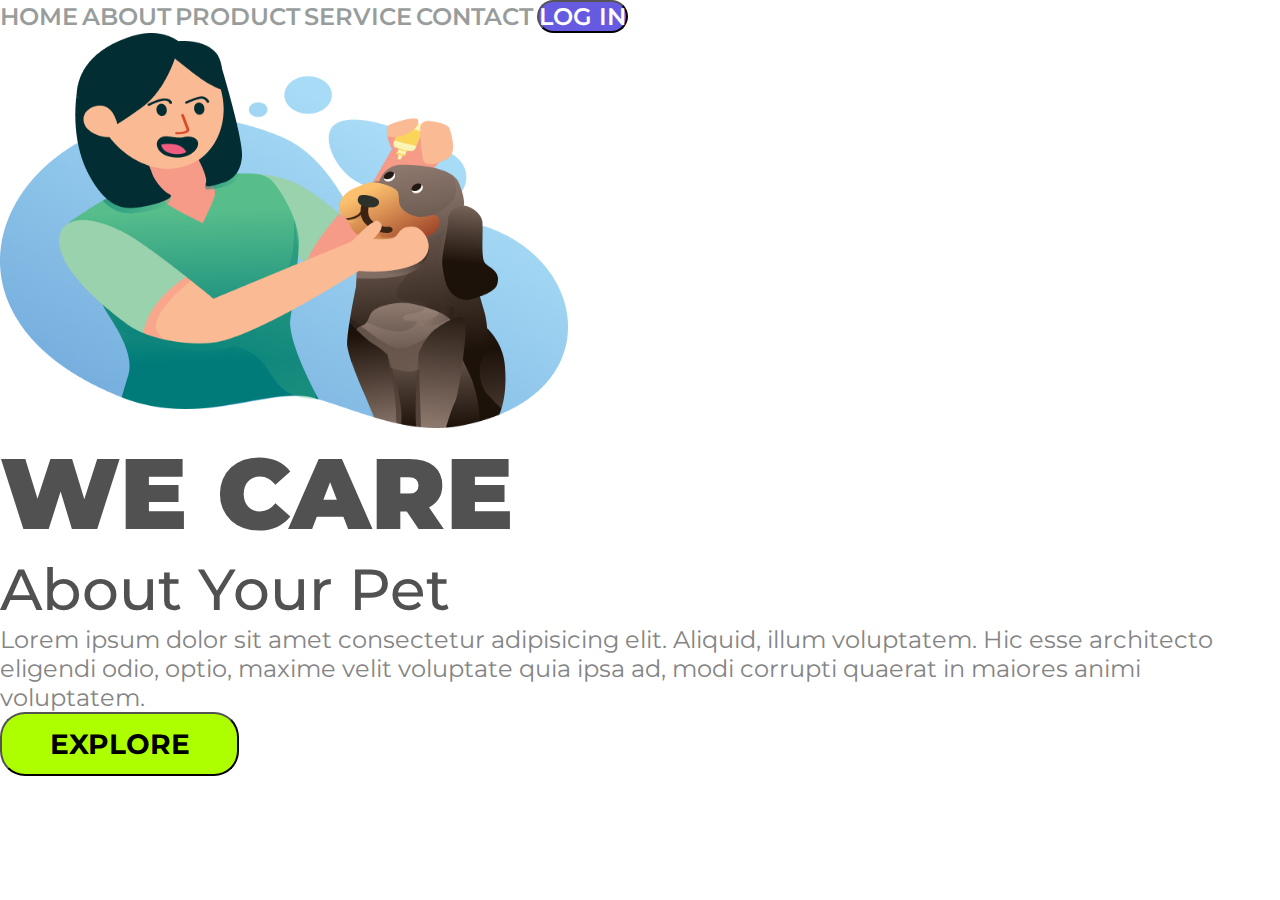
==== projeto1/index.html @ cdeab2a4 "Start of the first project using figma." ====
<!DOCTYPE html>
<html lang="pt-br">
<head>
    <meta charset="UTF-8">
    <meta name="viewport" content="width=device-width, initial-scale=1.0">
    <link rel="stylesheet" href="style.css">
    <link rel="preconnect" href="https://fonts.googleapis.com">
    <link rel="preconnect" href="https://fonts.gstatic.com" crossorigin>
    <link href="https://fonts.googleapis.com/css2?family=Montserrat:wght@400;500;600;700;900&family=Passion+One&display=swap" rel="stylesheet">
    <title>We care</title>
</head>
<body>
    <header>
        <nav>
            <a href="#">HOME</a>
            <a href="#">ABOUT</a>
            <a href="#">PRODUCT</a>
            <a href="#">SERVICE</a>
            <a href="#">CONTACT</a>
            <button id="bt1">LOG IN</button>
        </nav>
    </header>
    <main>
        <img src="./Illustration 2.png" alt="">
        <h1>WE CARE</h1>
        <h2>About Your Pet</h2>
        <p>Lorem ipsum dolor sit amet consectetur adipisicing elit. Aliquid, illum voluptatem. Hic esse architecto eligendi odio, optio, maxime velit voluptate quia ipsa ad, modi corrupti quaerat in maiores animi voluptatem.</p>
        <button id="bt2">EXPLORE</button>
    </main>
</body>
</html>
---- projeto1/style.css ----
* {
    font-family: 'Montserrat'; sans-serif;
    margin: 0px;
    padding: 0px;
}

a {
    color: #989D9C;
    font-size: 24px;
    font-style: normal;
    font-weight: 600;
    line-height:normal;
    text-decoration: none;
    display: inline-block;
}

button#bt1 {
    border-radius: 25px;
    background: #665AE1;
    color: #FFF;
    font-size: 24px;
    font-style: normal;
    font-weight: 600;
    line-height: normal;
}

img {
    width: 568px;
    height: 394.694px;
    flex-shrink: 0;
}

h1 {
    color: #515151;
    font-size: 100px;
    font-style: normal;
    font-weight: 900;
    line-height: normal;
}

h2 {
    color: #515151;
    font-size: 58px;
    font-style: normal;
    font-weight: 500;
    line-height: normal;
}

p {
    color: #848484;
    font-size: 24px;
    font-style: normal;
    font-weight: 400;
    line-height: normal;
}

button#bt2 {
    width: 239px;
    height: 64px;
    flex-shrink: 0;
    background: #ADFF00;
    color: #000;
    border-radius: 25px;
    font-size: 28px;
    font-style: normal;
    font-weight: 700;
    line-height: normal;
}
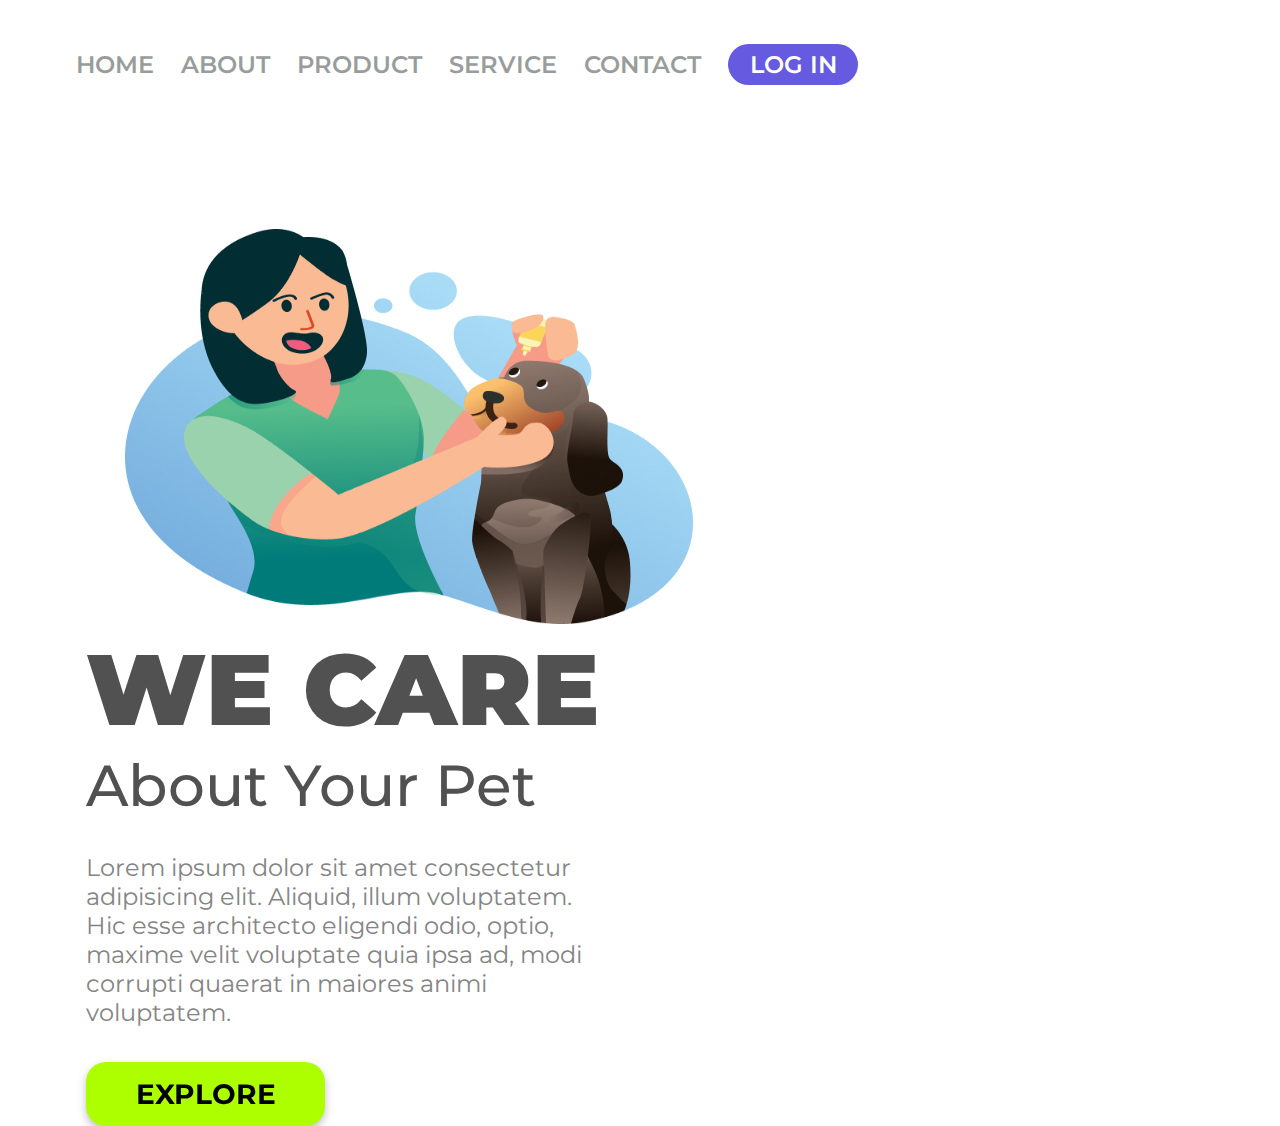
==== commit 265166e9: "I finished project 1 and started challenge 1." ====
--- a/projeto1/index.html
+++ b/projeto1/index.html
@@ -22,10 +22,12 @@
     </header>
     <main>
         <img src="./Illustration 2.png" alt="">
-        <h1>WE CARE</h1>
-        <h2>About Your Pet</h2>
-        <p>Lorem ipsum dolor sit amet consectetur adipisicing elit. Aliquid, illum voluptatem. Hic esse architecto eligendi odio, optio, maxime velit voluptate quia ipsa ad, modi corrupti quaerat in maiores animi voluptatem.</p>
-        <button id="bt2">EXPLORE</button>
+        <section>
+            <h1>WE CARE</h1>
+            <h2>About Your Pet</h2>
+            <p>Lorem ipsum dolor sit amet consectetur adipisicing elit. Aliquid, illum voluptatem. Hic esse architecto eligendi odio, optio, maxime velit voluptate quia ipsa ad, modi corrupti quaerat in maiores animi voluptatem.</p>
+            <button id="bt2">EXPLORE</button>
+        </section>
     </main>
 </body>
 </html>--- a/projeto1/style.css
+++ b/projeto1/style.css
@@ -4,36 +4,50 @@
     padding: 0px;
 }
 
+header {
+    margin-top: 44px;
+    margin-left: 76px;
+    margin-bottom: 144px;
+}
+
 a {
     color: #989D9C;
     font-size: 24px;
-    font-style: normal;
     font-weight: 600;
     line-height:normal;
     text-decoration: none;
     display: inline-block;
+    margin-right: 23px;
 }
 
 button#bt1 {
-    border-radius: 25px;
+    border-radius: 20.5px;
+    width: 130px;
+    height: 41px;
+    border: none;
     background: #665AE1;
     color: #FFF;
     font-size: 24px;
-    font-style: normal;
     font-weight: 600;
     line-height: normal;
+    cursor: pointer;
 }
 
 img {
     width: 568px;
     height: 394.694px;
-    flex-shrink: 0;
+    margin-left: 125px;
+    display: inline-block;
+}
+
+section {
+    display: inline-block;
+    margin-left: 86px;
 }
 
 h1 {
     color: #515151;
     font-size: 100px;
-    font-style: normal;
     font-weight: 900;
     line-height: normal;
 }
@@ -49,9 +63,11 @@
 p {
     color: #848484;
     font-size: 24px;
-    font-style: normal;
     font-weight: 400;
     line-height: normal;
+    width: 515px;
+    margin-top: 32px;
+    margin-bottom: 35px;
 }
 
 button#bt2 {
@@ -60,9 +76,13 @@
     flex-shrink: 0;
     background: #ADFF00;
     color: #000;
-    border-radius: 25px;
+    border-radius: 20px;
+    border: none;
+    width: 239px;
+    height: 64px;
     font-size: 28px;
-    font-style: normal;
     font-weight: 700;
     line-height: normal;
+    cursor: pointer;
+    filter: drop-shadow(0px 4px 4px rgba(0, 0, 0, 0.25));
 }